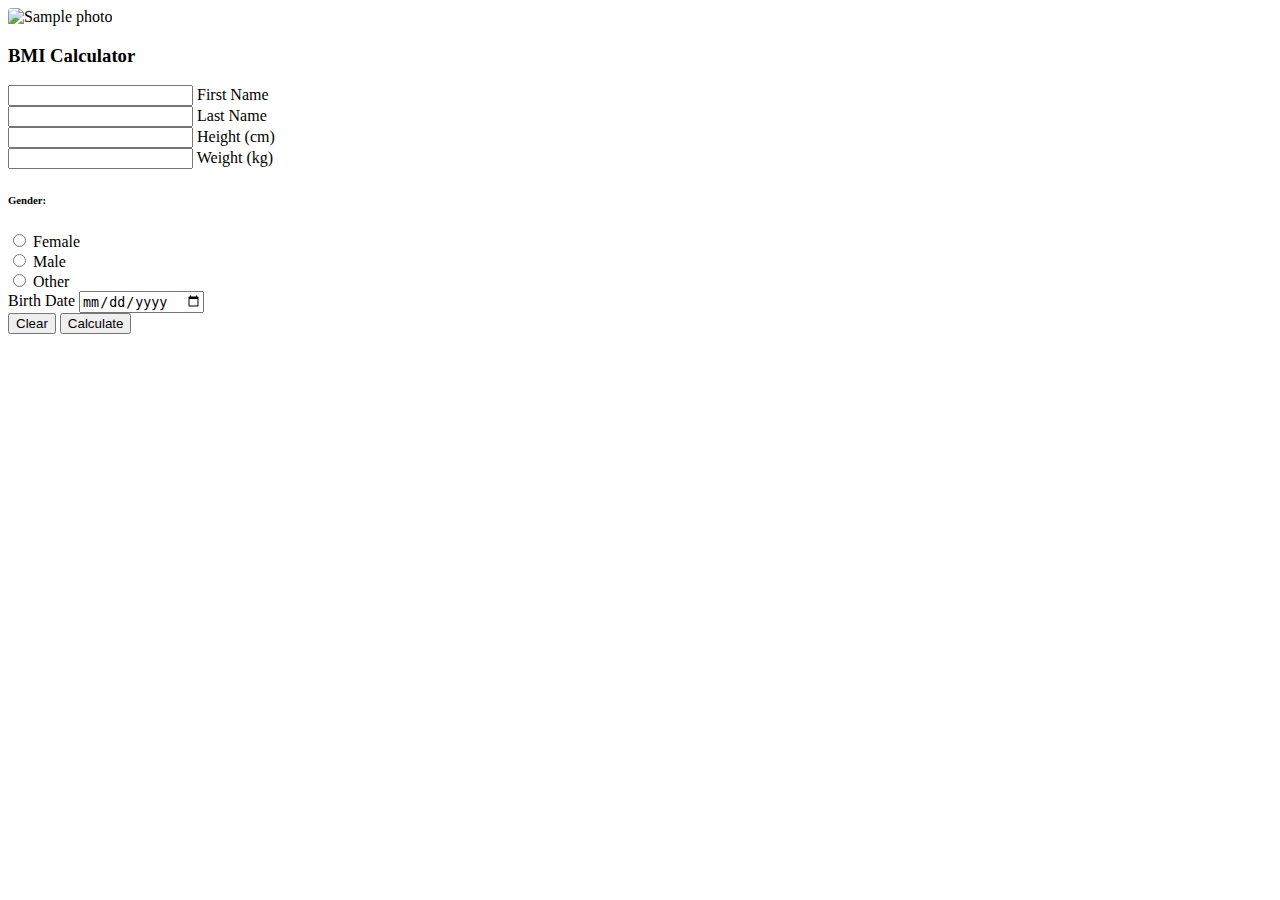
==== index.html @ 470756a4 "created index.html using bootstrap" ====
<!DOCTYPE html>
<html lang="en">
<head>
  <meta charset="UTF-8">
  <meta http-equiv="X-UA-Compatible" content="IE=edge">
  <meta name="viewport" content="width=device-width, initial-scale=1.0">
  <title>BMI Calculator</title>
  <link href="https://cdn.jsdelivr.net/npm/bootstrap@5.2.2/dist/css/bootstrap.min.css" rel="stylesheet" integrity="sha384-Zenh87qX5JnK2Jl0vWa8Ck2rdkQ2Bzep5IDxbcnCeuOxjzrPF/et3URy9Bv1WTRi" crossorigin="anonymous">
  <script src="https://cdn.jsdelivr.net/npm/bootstrap@5.2.2/dist/js/bootstrap.bundle.min.js" integrity="sha384-OERcA2EqjJCMA+/3y+gxIOqMEjwtxJY7qPCqsdltbNJuaOe923+mo//f6V8Qbsw3" crossorigin="anonymous"></script>
</head>
<body>
  <section class="h-100 bg-dark">
    <div class="container py-5 h-100">
      <div class="row d-flex justify-content-center align-items-center h-100">
        <div class="col-10">
          <div class="card card-registration my-4">
            <div class="row g-0">
              <div class="col-xl-6 d-none d-xl-block">
                <img src="https://images.unsplash.com/photo-1455853828816-0c301a011711?ixlib=rb-4.0.3&ixid=MnwxMjA3fDB8MHxwaG90by1wYWdlfHx8fGVufDB8fHx8&auto=format&fit=crop"
                  alt="Sample photo" class="img-fluid"
                  style="border-top-left-radius: .25rem; border-bottom-left-radius: .25rem;" />
              </div>
              <div class="col-xl-6">
                <div class="card-body p-md-5 text-black">
                  <h3 class="my-5 text-uppercase">BMI Calculator</h3>
  
                  <div class="row">
                    <div class="col-md-6 mb-4">
                      <div class="form-outline">
                        <input type="text" id="firstName" class="form-control form-control-lg" />
                        <label class="form-label" for="firstName">First Name</label>
                      </div>
                    </div>
                    <div class="col-md-6 mb-4">
                      <div class="form-outline">
                        <input type="text" id="lastName" class="form-control form-control-lg" />
                        <label class="form-label" for="lastName">Last Name</label>
                      </div>
                    </div>
                  </div>
  
                  <div class="row">
                    <div class="col-md-6 mb-4">
                      <div class="form-outline">
                        <input type="number" id="Height" class="form-control form-control-lg" />
                        <label class="form-label" for="height">Height (cm)</label>
                      </div>
                    </div>
                    <div class="col-md-6 mb-4">
                      <div class="form-outline">
                        <input type="number" id="weight" class="form-control form-control-lg" />
                        <label class="form-label" for="weight">Weight (kg)</label>
                      </div>
                    </div>
                  </div>
  
                  <div class="d-md-flex justify-content-start align-items-center mb-4 py-2">
  
                    <h6 class="mb-0 me-4">Gender: </h6>
  
                    <div class="form-check form-check-inline mb-0 me-4">
                      <input class="form-check-input" type="radio" name="inlineRadioOptions" id="femaleGender"
                        value="option1" />
                      <label class="form-check-label" for="femaleGender">Female</label>
                    </div>
  
                    <div class="form-check form-check-inline mb-0 me-4">
                      <input class="form-check-input" type="radio" name="inlineRadioOptions" id="maleGender"
                        value="option2" />
                      <label class="form-check-label" for="maleGender">Male</label>
                    </div>
  
                    <div class="form-check form-check-inline mb-0">
                      <input class="form-check-input" type="radio" name="inlineRadioOptions" id="otherGender"
                        value="option3" />
                      <label class="form-check-label" for="otherGender">Other</label>
                    </div>
  
                  </div>  
  
                  <div class="row">
                    <div class="col-md-6 mb-4 mt-3">
                      <div class="form-outline">
                        <label class="form-label" for="birthDate">Birth Date</label>
                        <input type="date" id="birthDate" class="form-control form-control-lg" />
                      </div>
                    </div>
                  </div>
  
                  <div class="d-flex justify-content-end pt-3">
                    <button type="button" class="btn btn-light btn-lg">Clear</button>
                    <button type="button" class="btn btn-warning btn-lg ms-2">Calculate</button>
                  </div>
  
                </div>
              </div>
            </div>
          </div>
        </div>
      </div>
    </div>
  </section>
</body>
</html>
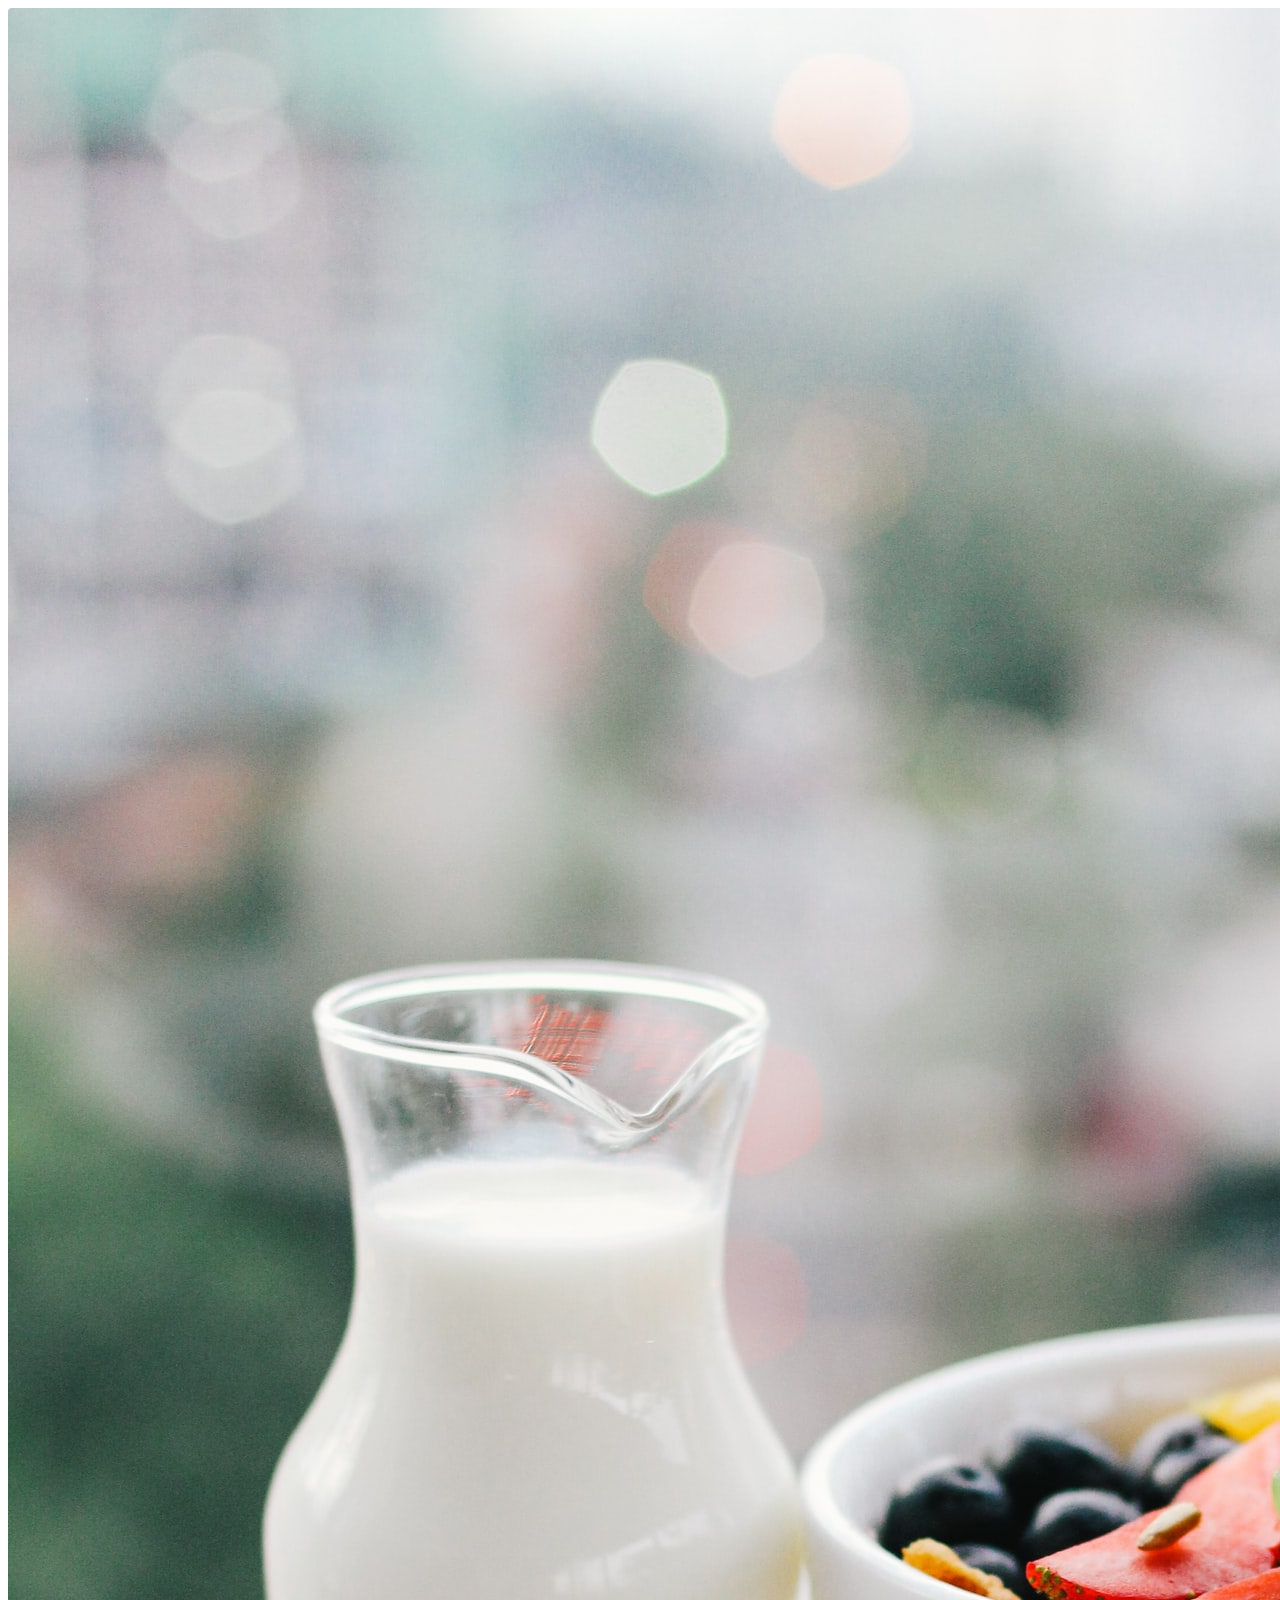
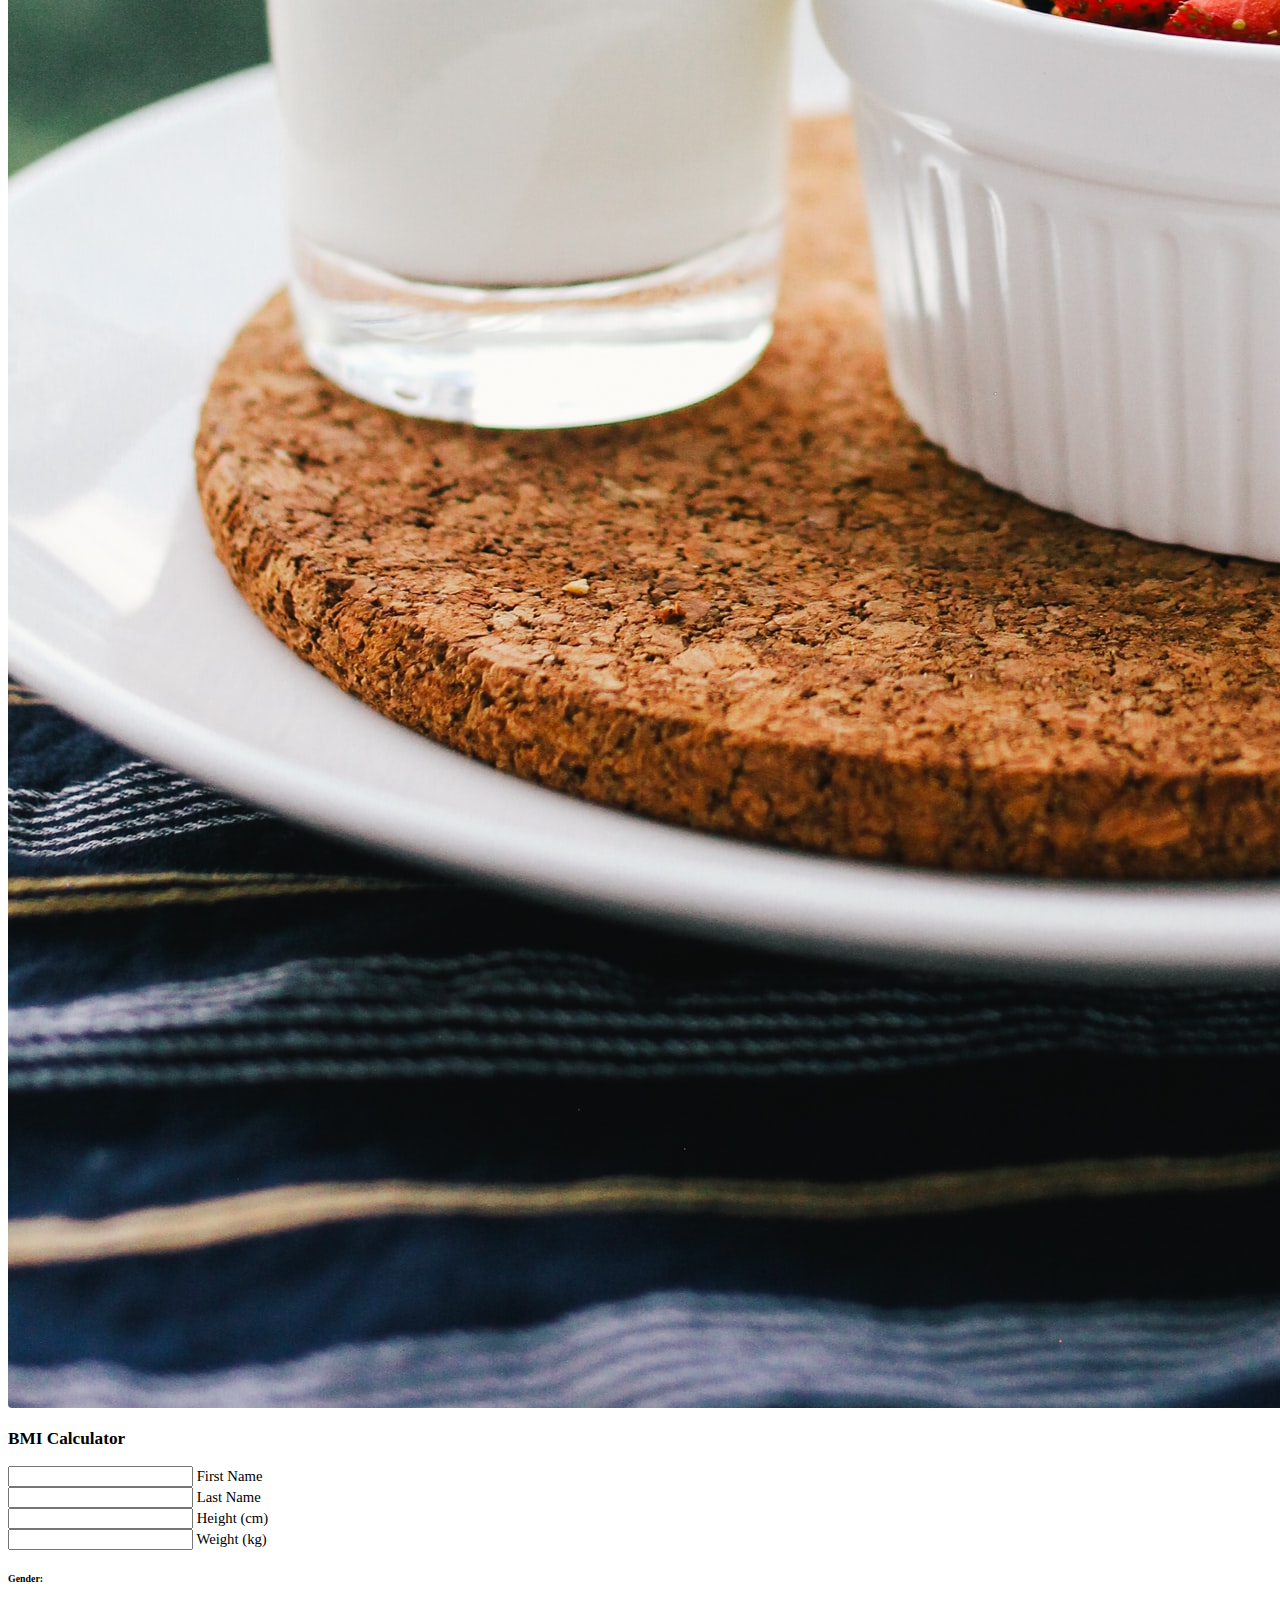
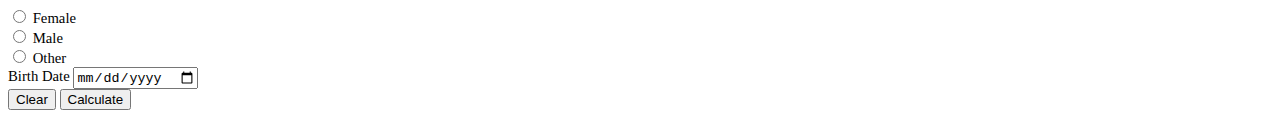
==== commit b79ea63d: "added local images, main css, result page and bmi calculation logic" ====
--- a/index.html
+++ b/index.html
@@ -1,104 +1,116 @@
 <!DOCTYPE html>
 <html lang="en">
+
 <head>
   <meta charset="UTF-8">
   <meta http-equiv="X-UA-Compatible" content="IE=edge">
   <meta name="viewport" content="width=device-width, initial-scale=1.0">
   <title>BMI Calculator</title>
-  <link href="https://cdn.jsdelivr.net/npm/bootstrap@5.2.2/dist/css/bootstrap.min.css" rel="stylesheet" integrity="sha384-Zenh87qX5JnK2Jl0vWa8Ck2rdkQ2Bzep5IDxbcnCeuOxjzrPF/et3URy9Bv1WTRi" crossorigin="anonymous">
-  <script src="https://cdn.jsdelivr.net/npm/bootstrap@5.2.2/dist/js/bootstrap.bundle.min.js" integrity="sha384-OERcA2EqjJCMA+/3y+gxIOqMEjwtxJY7qPCqsdltbNJuaOe923+mo//f6V8Qbsw3" crossorigin="anonymous"></script>
+  <link href="https://cdn.jsdelivr.net/npm/bootstrap@5.2.2/dist/css/bootstrap.min.css" rel="stylesheet"
+    integrity="sha384-Zenh87qX5JnK2Jl0vWa8Ck2rdkQ2Bzep5IDxbcnCeuOxjzrPF/et3URy9Bv1WTRi" crossorigin="anonymous">
+  <script src="https://cdn.jsdelivr.net/npm/bootstrap@5.2.2/dist/js/bootstrap.bundle.min.js"
+    integrity="sha384-OERcA2EqjJCMA+/3y+gxIOqMEjwtxJY7qPCqsdltbNJuaOe923+mo//f6V8Qbsw3"
+    crossorigin="anonymous"></script>
+  <link rel="stylesheet" href="./css/main.css">
 </head>
+
 <body>
   <section class="h-100 bg-dark">
     <div class="container py-5 h-100">
       <div class="row d-flex justify-content-center align-items-center h-100">
-        <div class="col-10">
+        <div class="col-9">
           <div class="card card-registration my-4">
-            <div class="row g-0">
+
+            <form class="row g-0" id="userForm">
+              
               <div class="col-xl-6 d-none d-xl-block">
-                <img src="https://images.unsplash.com/photo-1455853828816-0c301a011711?ixlib=rb-4.0.3&ixid=MnwxMjA3fDB8MHxwaG90by1wYWdlfHx8fGVufDB8fHx8&auto=format&fit=crop"
+                <img
+                  src="./images/fruits.jpg"
                   alt="Sample photo" class="img-fluid"
                   style="border-top-left-radius: .25rem; border-bottom-left-radius: .25rem;" />
               </div>
               <div class="col-xl-6">
                 <div class="card-body p-md-5 text-black">
                   <h3 class="my-5 text-uppercase">BMI Calculator</h3>
-  
+
                   <div class="row">
-                    <div class="col-md-6 mb-4">
+                    <div class="col-md-6 mb-2">
                       <div class="form-outline">
-                        <input type="text" id="firstName" class="form-control form-control-lg" />
-                        <label class="form-label" for="firstName">First Name</label>
+                        <input type="text" id="firstNameInput" class="form-control form-control-m" required />
+                        <label class="form-label" for="firstNameInput">First Name</label>
                       </div>
                     </div>
-                    <div class="col-md-6 mb-4">
+                    <div class="col-md-6 mb-2">
                       <div class="form-outline">
-                        <input type="text" id="lastName" class="form-control form-control-lg" />
-                        <label class="form-label" for="lastName">Last Name</label>
+                        <input type="text" id="lastNameInput" class="form-control form-control-m" required />
+                        <label class="form-label" for="lastNameInput">Last Name</label>
                       </div>
                     </div>
                   </div>
-  
+
                   <div class="row">
-                    <div class="col-md-6 mb-4">
+                    <div class="col-md-6 mb-3">
                       <div class="form-outline">
-                        <input type="number" id="Height" class="form-control form-control-lg" />
-                        <label class="form-label" for="height">Height (cm)</label>
+                        <input type="number" id="heightInput" class="form-control form-control-m" required />
+                        <label class="form-label" for="heightInput">Height (cm)</label>
                       </div>
                     </div>
-                    <div class="col-md-6 mb-4">
+                    <div class="col-md-6 mb-3">
                       <div class="form-outline">
-                        <input type="number" id="weight" class="form-control form-control-lg" />
-                        <label class="form-label" for="weight">Weight (kg)</label>
+                        <input type="number" id="weightInput" class="form-control form-control-m" required />
+                        <label class="form-label" for="weightInput">Weight (kg)</label>
                       </div>
                     </div>
                   </div>
-  
-                  <div class="d-md-flex justify-content-start align-items-center mb-4 py-2">
-  
+
+                  <div class="d-md-flex justify-content-start align-items-center mb-2 py-2">
+
                     <h6 class="mb-0 me-4">Gender: </h6>
-  
+
                     <div class="form-check form-check-inline mb-0 me-4">
-                      <input class="form-check-input" type="radio" name="inlineRadioOptions" id="femaleGender"
+                      <input class="form-check-input" type="radio" name="genderRadioOptions" id="femaleGender"
                         value="option1" />
                       <label class="form-check-label" for="femaleGender">Female</label>
                     </div>
-  
+
                     <div class="form-check form-check-inline mb-0 me-4">
-                      <input class="form-check-input" type="radio" name="inlineRadioOptions" id="maleGender"
+                      <input class="form-check-input" type="radio" name="genderRadioOptions" id="maleGender"
                         value="option2" />
                       <label class="form-check-label" for="maleGender">Male</label>
                     </div>
-  
+
                     <div class="form-check form-check-inline mb-0">
-                      <input class="form-check-input" type="radio" name="inlineRadioOptions" id="otherGender"
+                      <input class="form-check-input" type="radio" name="genderRadioOptions" id="otherGender"
                         value="option3" />
                       <label class="form-check-label" for="otherGender">Other</label>
                     </div>
-  
-                  </div>  
-  
+
+                  </div>
+
                   <div class="row">
                     <div class="col-md-6 mb-4 mt-3">
                       <div class="form-outline">
-                        <label class="form-label" for="birthDate">Birth Date</label>
-                        <input type="date" id="birthDate" class="form-control form-control-lg" />
+                        <label class="form-label" for="birthDateInput">Birth Date</label>
+                        <input type="date" id="birthDateInput" class="form-control form-control-m" required />
                       </div>
                     </div>
                   </div>
-  
+
                   <div class="d-flex justify-content-end pt-3">
-                    <button type="button" class="btn btn-light btn-lg">Clear</button>
-                    <button type="button" class="btn btn-warning btn-lg ms-2">Calculate</button>
+                    <button type="button" id="clearButton" class="btn btn-light btn-md">Clear</button>
+                    <button type="submit" class="btn btn-warning btn-md ms-2">Calculate</button>
                   </div>
-  
+
                 </div>
               </div>
-            </div>
-          </div>
+            </form>
         </div>
       </div>
     </div>
+    </div>
   </section>
+  <script src="./cookie-manager.js"></script>
+  <script src="./index.js"></script>
 </body>
+
 </html>--- a/css/main.css
+++ b/css/main.css
@@ -0,0 +1,3 @@
+body {
+  font-size: 0.92rem;
+}